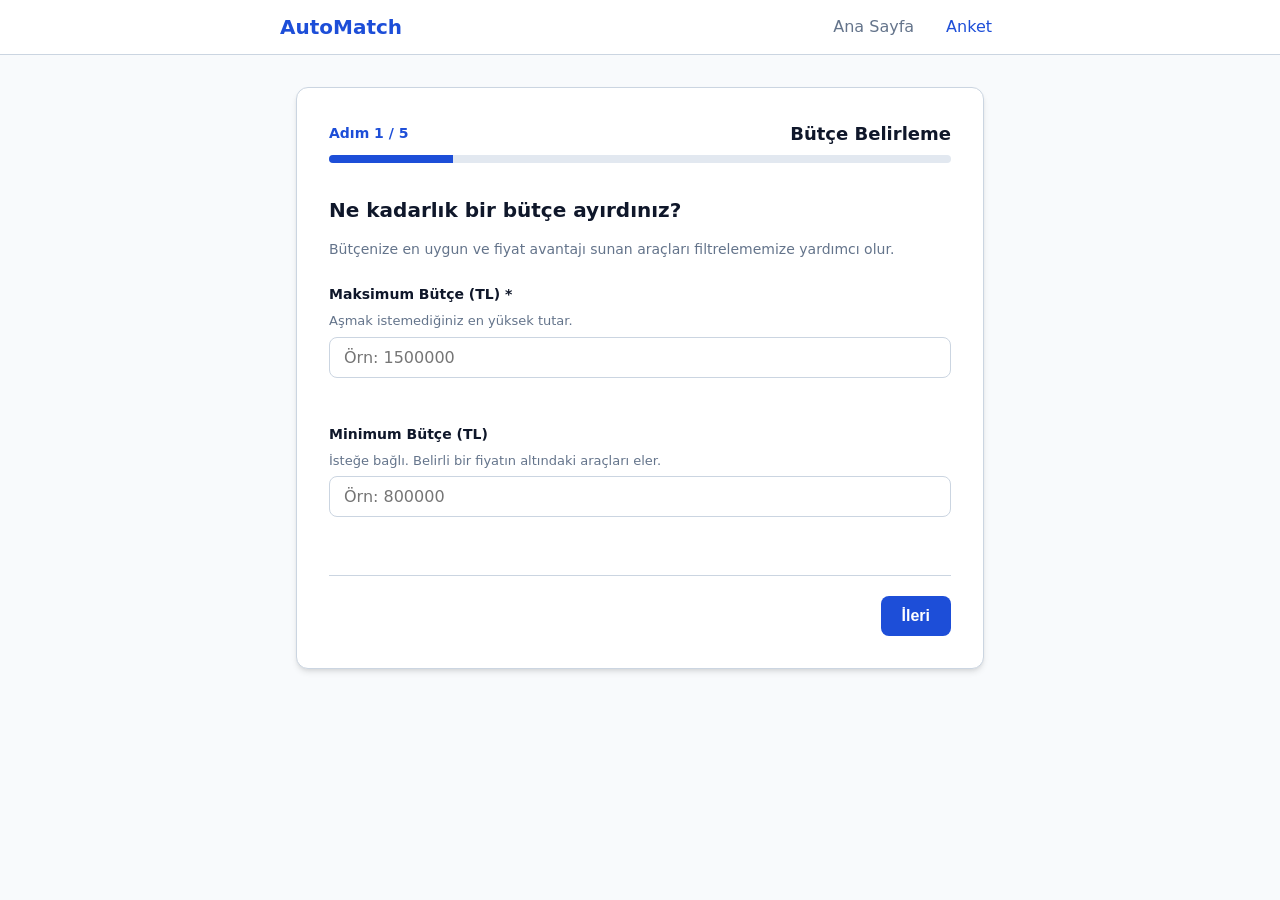
==== app/static/survey.html @ 7c99b911 "feat(survey): add multi-step survey page skeleton - 5-step wizard HTML layout (budget, usage, specs," ====
<!DOCTYPE html>
<html lang="tr">
<head>
  <meta charset="UTF-8">
  <meta name="viewport" content="width=device-width, initial-scale=1.0">
  <title data-i18n="survey.page_title">AutoMatch — Araç Tercih Anketi</title>
  <link rel="stylesheet" href="survey.css">
</head>
<body>

  <!-- TODO: T60 ortak nav ile değiştirilecek -->
  <header class="site-header">
    <nav class="site-nav" aria-label="Ana Gezinti">
      <a href="index.html" class="nav-brand" data-i18n="nav.brand">AutoMatch</a>
      <ul class="nav-links">
        <li><a href="index.html" data-i18n="nav.home">Ana Sayfa</a></li>
        <li><a href="survey.html" class="active" data-i18n="nav.survey">Anket</a></li>
      </ul>
    </nav>
  </header>

  <main class="survey-main">
    <div class="survey-card">

      <!-- Progress / Stepper Header -->
      <div class="progress-container" aria-label="Anket İlerlemesi">
        <div class="progress-header">
          <span class="step-count" id="stepIndicator" data-i18n="survey.step_indicator">Adım 1 / 5</span>
          <span class="step-title" id="stepHeading" data-i18n="survey.step1_heading">Bütçe Belirleme</span>
        </div>
        <div class="progress-bar-bg" role="progressbar" aria-valuenow="20" aria-valuemin="0" aria-valuemax="100" id="progressBar">
          <div class="progress-bar-fill" id="progressFill" style="width: 20%;"></div>
        </div>
      </div>

      <!-- Feedback / Alert Notifications -->
      <div id="surveyAlert" class="alert-box" role="alert" aria-live="polite">
        <div id="alertMessage"></div>
        <div class="alert-actions" id="alertActions" style="display: none;">
          <a href="results.html" id="btnAlertContinue" class="btn btn-primary" data-i18n="survey.btn_continue_to_results">Sonuçlara Devam Et</a>
        </div>
      </div>

      <form id="surveyForm" novalidate>

        <!-- =================================================================
             ADIM 1: BÜTÇE
             ================================================================= -->
        <section class="step-pane active" id="step1" aria-labelledby="step1Title">
          <h2 id="step1Title" data-i18n="survey.step1.title">Ne kadarlık bir bütçe ayırdınız?</h2>
          <p class="step-description" data-i18n="survey.step1.desc">
            Bütçenize en uygun ve fiyat avantajı sunan araçları filtrelememize yardımcı olur.
          </p>

          <div class="form-group">
            <label for="budgetMax" class="form-label">
              <span data-i18n="survey.budget_max.label">Maksimum Bütçe (TL)</span> *
            </label>
            <span class="form-hint" data-i18n="survey.budget_max.hint">Aşmak istemediğiniz en yüksek tutar.</span>
            <input type="number" id="budgetMax" name="budget_max_try" class="form-input" placeholder="Örn: 1500000" min="1" step="10000" required>
            <div class="form-error" id="budgetMaxError" aria-live="polite"></div>
          </div>

          <div class="form-group">
            <label for="budgetMin" class="form-label" data-i18n="survey.budget_min.label">Minimum Bütçe (TL)</label>
            <span class="form-hint" data-i18n="survey.budget_min.hint">İsteğe bağlı. Belirli bir fiyatın altındaki araçları eler.</span>
            <input type="number" id="budgetMin" name="budget_min_try" class="form-input" placeholder="Örn: 800000" min="0" step="10000">
            <div class="form-error" id="budgetMinError" aria-live="polite"></div>
          </div>
        </section>

        <!-- =================================================================
             ADIM 2: KULLANIM TİPİ VE YILLIK KM
             ================================================================= -->
        <section class="step-pane" id="step2" aria-labelledby="step2Title">
          <h2 id="step2Title" data-i18n="survey.step2.title">Aracı nasıl kullanacaksınız?</h2>
          <p class="step-description" data-i18n="survey.step2.desc">
            Kullanım profiliniz ve yıllık mesafeniz yakıt/enerji maliyetinizi hesaplamakta kullanılır.
          </p>

          <div class="form-group">
            <label class="form-label" data-i18n="survey.usage_type.label">Birincil Kullanım Amacı</label>
            <div class="option-grid" role="radiogroup" aria-label="Kullanım Amacı">
              <label class="option-card" id="card_usage_city">
                <input type="radio" name="usage_type" value="city">
                <span data-i18n="survey.usage.city">Şehir İçi</span>
              </label>
              <label class="option-card" id="card_usage_highway">
                <input type="radio" name="usage_type" value="highway">
                <span data-i18n="survey.usage.highway">Uzun Yol</span>
              </label>
              <label class="option-card" id="card_usage_mixed">
                <input type="radio" name="usage_type" value="mixed">
                <span data-i18n="survey.usage.mixed">Karma</span>
              </label>
              <label class="option-card" id="card_usage_family">
                <input type="radio" name="usage_type" value="family">
                <span data-i18n="survey.usage.family">Aile</span>
              </label>
            </div>
            <div class="form-error" id="usageTypeError" aria-live="polite"></div>
          </div>

          <div class="form-group">
            <label for="annualKm" class="form-label" data-i18n="survey.annual_km.label">Tahmini Yıllık Kilometre (km)</label>
            <span class="form-hint" data-i18n="survey.annual_km.hint">İsteğe bağlı (1.000 – 200.000 km arası). Yakıt maliyetinde kullanılır.</span>
            <input type="number" id="annualKm" name="annual_km" class="form-input" placeholder="Örn: 15000" min="1000" max="200000" step="1000">
            <div class="form-error" id="annualKmError" aria-live="polite"></div>
          </div>
        </section>

        <!-- =================================================================
             ADIM 3: ARAÇ TERCİHLERİ (VİTES, YAKIT, KASA, KOLTUK)
             ================================================================= -->
        <section class="step-pane" id="step3" aria-labelledby="step3Title">
          <h2 id="step3Title" data-i18n="survey.step3.title">Araç Tercihleriniz Neler?</h2>
          <p class="step-description" data-i18n="survey.step3.desc">
            Seçim yapmadığınız alanlar "Fark etmez" olarak değerlendirilir ve tüm seçenekler listelenir.
          </p>

          <!-- Vites -->
          <div class="form-group">
            <label class="form-label" data-i18n="survey.transmission.label">Vites Tipi</label>
            <div class="option-grid" role="radiogroup" aria-label="Vites Tipi">
              <label class="option-card selected" id="card_trans_any">
                <input type="radio" name="transmission" value="" checked>
                <span data-i18n="survey.trans.any">Fark Etmez</span>
              </label>
              <label class="option-card" id="card_trans_manual">
                <input type="radio" name="transmission" value="manual">
                <span data-i18n="survey.trans.manual">Manuel</span>
              </label>
              <label class="option-card" id="card_trans_auto">
                <input type="radio" name="transmission" value="automatic">
                <span data-i18n="survey.trans.auto">Otomatik</span>
              </label>
            </div>
            <div class="form-error" id="transmissionError" aria-live="polite"></div>
          </div>

          <!-- Yakıt Tipleri -->
          <div class="form-group">
            <label class="form-label" data-i18n="survey.fuel_types.label">Kabul Edilen Yakıt Tipleri (Çoklu Seçim)</label>
            <span class="form-hint" data-i18n="survey.fuel_types.hint">Hiçbirini seçmezseniz tüm yakıt tipleri geçerli sayılır.</span>
            <div class="option-grid">
              <label class="option-card" id="card_fuel_petrol">
                <input type="checkbox" name="fuel_types" value="petrol">
                <span data-i18n="survey.fuel.petrol">Benzin</span>
              </label>
              <label class="option-card" id="card_fuel_diesel">
                <input type="checkbox" name="fuel_types" value="diesel">
                <span data-i18n="survey.fuel.diesel">Dizel</span>
              </label>
              <label class="option-card" id="card_fuel_hybrid">
                <input type="checkbox" name="fuel_types" value="hybrid">
                <span data-i18n="survey.fuel.hybrid">Hibrit</span>
              </label>
              <label class="option-card" id="card_fuel_electric">
                <input type="checkbox" name="fuel_types" value="electric">
                <span data-i18n="survey.fuel.electric">Elektrik</span>
              </label>
            </div>
          </div>

          <!-- Gövde Tipleri -->
          <div class="form-group">
            <label class="form-label" data-i18n="survey.body_types.label">Gövde / Kasa Tipi (Çoklu Seçim)</label>
            <span class="form-hint" data-i18n="survey.body_types.hint">Hiçbirini seçmezseniz tüm kasa tipleri geçerli sayılır.</span>
            <div class="option-grid">
              <label class="option-card" id="card_body_hatchback">
                <input type="checkbox" name="body_types" value="hatchback">
                <span data-i18n="survey.body.hatchback">Hatchback</span>
              </label>
              <label class="option-card" id="card_body_sedan">
                <input type="checkbox" name="body_types" value="sedan">
                <span data-i18n="survey.body.sedan">Sedan</span>
              </label>
              <label class="option-card" id="card_body_suv">
                <input type="checkbox" name="body_types" value="suv">
                <span data-i18n="survey.body.suv">SUV</span>
              </label>
              <label class="option-card" id="card_body_wagon">
                <input type="checkbox" name="body_types" value="wagon">
                <span data-i18n="survey.body.wagon">Station Wagon</span>
              </label>
              <label class="option-card" id="card_body_mpv">
                <input type="checkbox" name="body_types" value="mpv">
                <span data-i18n="survey.body.mpv">MPV</span>
              </label>
            </div>
          </div>

          <!-- Minimum Koltuk Sayısı -->
          <div class="form-group">
            <label for="minSeats" class="form-label" data-i18n="survey.min_seats.label">Minimum Koltuk Sayısı</label>
            <span class="form-hint" data-i18n="survey.min_seats.hint">İsteğe bağlı (2 – 9 arası). Geniş aileler için önerilir.</span>
            <input type="number" id="minSeats" name="min_seats" class="form-input" placeholder="Örn: 5" min="2" max="9">
            <div class="form-error" id="minSeatsError" aria-live="polite"></div>
          </div>
        </section>

        <!-- =================================================================
             ADIM 4: ÖNCELİKLER
             ================================================================= -->
        <section class="step-pane" id="step4" aria-labelledby="step4Title">
          <h2 id="step4Title" data-i18n="survey.step4.title">Öncelikleriniz Neler?</h2>
          <p class="step-description" data-i18n="survey.step4.desc">
            Her kriter için önem derecesini belirleyin. Varsayılan seviye "Orta"dır.
          </p>

          <div class="priority-list">
            <!-- Yakıt Ekonomisi -->
            <div class="priority-item">
              <div class="priority-label-group">
                <span class="priority-title" data-i18n="survey.priority.fuel.title">Yakıt Ekonomisi</span>
                <span class="priority-desc" data-i18n="survey.priority.fuel.desc">Düşük tüketim ve yüksek enerji verimliliği.</span>
              </div>
              <div class="priority-btn-group" role="radiogroup" aria-label="Yakıt Ekonomisi Önceliği" data-field="fuel_economy">
                <button type="button" class="priority-btn" data-value="low" data-i18n="survey.priority.low">Düşük</button>
                <button type="button" class="priority-btn active" data-value="medium" data-i18n="survey.priority.medium">Orta</button>
                <button type="button" class="priority-btn" data-value="high" data-i18n="survey.priority.high">Yüksek</button>
              </div>
            </div>

            <!-- İç Hacim -->
            <div class="priority-item">
              <div class="priority-label-group">
                <span class="priority-title" data-i18n="survey.priority.space.title">İç Hacim ve Bagaj</span>
                <span class="priority-desc" data-i18n="survey.priority.space.desc">Geniş oturma alanı ve büyük bagaj kapasitesi.</span>
              </div>
              <div class="priority-btn-group" role="radiogroup" aria-label="İç Hacim Önceliği" data-field="interior_space">
                <button type="button" class="priority-btn" data-value="low" data-i18n="survey.priority.low">Düşük</button>
                <button type="button" class="priority-btn active" data-value="medium" data-i18n="survey.priority.medium">Orta</button>
                <button type="button" class="priority-btn" data-value="high" data-i18n="survey.priority.high">Yüksek</button>
              </div>
            </div>

            <!-- Performans -->
            <div class="priority-item">
              <div class="priority-label-group">
                <span class="priority-title" data-i18n="survey.priority.perf.title">Motor Gücü ve Performans</span>
                <span class="priority-desc" data-i18n="survey.priority.perf.desc">Yüksek beygir gücü ve seri hızlanma.</span>
              </div>
              <div class="priority-btn-group" role="radiogroup" aria-label="Performans Önceliği" data-field="performance">
                <button type="button" class="priority-btn" data-value="low" data-i18n="survey.priority.low">Düşük</button>
                <button type="button" class="priority-btn active" data-value="medium" data-i18n="survey.priority.medium">Orta</button>
                <button type="button" class="priority-btn" data-value="high" data-i18n="survey.priority.high">Yüksek</button>
              </div>
            </div>

            <!-- Fiyat Avantajı / Bütçeye Uygunluk -->
            <div class="priority-item">
              <div class="priority-label-group">
                <span class="priority-title" data-i18n="survey.priority.budget.title">Fiyat Avantajı (Bütçe Uyumu)</span>
                <span class="priority-desc" data-i18n="survey.priority.budget.desc">Maksimum bütçenin mümkün olduğunca altında kalmak.</span>
              </div>
              <div class="priority-btn-group" role="radiogroup" aria-label="Bütçe Uyumu Önceliği" data-field="budget_fit">
                <button type="button" class="priority-btn" data-value="low" data-i18n="survey.priority.low">Düşük</button>
                <button type="button" class="priority-btn active" data-value="medium" data-i18n="survey.priority.medium">Orta</button>
                <button type="button" class="priority-btn" data-value="high" data-i18n="survey.priority.high">Yüksek</button>
              </div>
            </div>

            <!-- Güvenlik -->
            <div class="priority-item">
              <div class="priority-label-group">
                <span class="priority-title" data-i18n="survey.priority.safety.title">Güvenlik</span>
                <span class="priority-desc" data-i18n="survey.priority.safety.desc">Euro NCAP çarpışma testi güvenlik puanı.</span>
              </div>
              <div class="priority-btn-group" role="radiogroup" aria-label="Güvenlik Önceliği" data-field="safety">
                <button type="button" class="priority-btn" data-value="low" data-i18n="survey.priority.low">Düşük</button>
                <button type="button" class="priority-btn active" data-value="medium" data-i18n="survey.priority.medium">Orta</button>
                <button type="button" class="priority-btn" data-value="high" data-i18n="survey.priority.high">Yüksek</button>
              </div>
            </div>
          </div>
        </section>

        <!-- =================================================================
             ADIM 5: ÖZET VE GÖNDER
             ================================================================= -->
        <section class="step-pane" id="step5" aria-labelledby="step5Title">
          <h2 id="step5Title" data-i18n="survey.step5.title">Tercihlerinizi Onaylayın</h2>
          <p class="step-description" data-i18n="survey.step5.desc">
            Seçtiğiniz kriterlerin özeti aşağıdadır. Değiştirmek istediğiniz bölümün yanındaki "Düzenle" butonuna basarak o adıma dönebilirsiniz.
          </p>

          <div class="summary-container">
            <!-- Bütçe Özeti -->
            <div class="summary-section">
              <div class="summary-header">
                <h3 data-i18n="survey.summary.budget_title">Bütçe</h3>
                <button type="button" class="btn-edit" data-target-step="1" data-i18n="survey.summary.edit">Düzenle</button>
              </div>
              <div class="summary-item">
                <span class="summary-item-label" data-i18n="survey.budget_max.label">Maksimum Bütçe:</span>
                <span class="summary-item-val" id="sumBudgetMax">-</span>
              </div>
              <div class="summary-item">
                <span class="summary-item-label" data-i18n="survey.budget_min.label">Minimum Bütçe:</span>
                <span class="summary-item-val" id="sumBudgetMin">Belirtilmedi</span>
              </div>
            </div>

            <!-- Kullanım Özeti -->
            <div class="summary-section">
              <div class="summary-header">
                <h3 data-i18n="survey.summary.usage_title">Kullanım Profili</h3>
                <button type="button" class="btn-edit" data-target-step="2" data-i18n="survey.summary.edit">Düzenle</button>
              </div>
              <div class="summary-item">
                <span class="summary-item-label" data-i18n="survey.usage_type.label">Kullanım Amacı:</span>
                <span class="summary-item-val" id="sumUsageType">Belirtilmedi</span>
              </div>
              <div class="summary-item">
                <span class="summary-item-label" data-i18n="survey.annual_km.label">Yıllık Kilometre:</span>
                <span class="summary-item-val" id="sumAnnualKm">Belirtilmedi</span>
              </div>
            </div>

            <!-- Araç Kriterleri Özeti -->
            <div class="summary-section">
              <div class="summary-header">
                <h3 data-i18n="survey.summary.vehicle_title">Araç Tercihleri</h3>
                <button type="button" class="btn-edit" data-target-step="3" data-i18n="survey.summary.edit">Düzenle</button>
              </div>
              <div class="summary-item">
                <span class="summary-item-label" data-i18n="survey.transmission.label">Vites:</span>
                <span class="summary-item-val" id="sumTransmission">Fark etmez</span>
              </div>
              <div class="summary-item">
                <span class="summary-item-label" data-i18n="survey.fuel_types.label">Yakıt Tipleri:</span>
                <span class="summary-item-val" id="sumFuelTypes">Fark etmez</span>
              </div>
              <div class="summary-item">
                <span class="summary-item-label" data-i18n="survey.body_types.label">Kasa Tipleri:</span>
                <span class="summary-item-val" id="sumBodyTypes">Fark etmez</span>
              </div>
              <div class="summary-item">
                <span class="summary-item-label" data-i18n="survey.min_seats.label">Min Koltuk:</span>
                <span class="summary-item-val" id="sumMinSeats">Fark etmez</span>
              </div>
            </div>

            <!-- Öncelikler Özeti -->
            <div class="summary-section">
              <div class="summary-header">
                <h3 data-i18n="survey.summary.priority_title">Öncelikler</h3>
                <button type="button" class="btn-edit" data-target-step="4" data-i18n="survey.summary.edit">Düzenle</button>
              </div>
              <div class="summary-item">
                <span class="summary-item-label" data-i18n="survey.priority.fuel.title">Yakıt Ekonomisi:</span>
                <span class="summary-item-val" id="sumPrioFuel">Orta</span>
              </div>
              <div class="summary-item">
                <span class="summary-item-label" data-i18n="survey.priority.space.title">İç Hacim:</span>
                <span class="summary-item-val" id="sumPrioSpace">Orta</span>
              </div>
              <div class="summary-item">
                <span class="summary-item-label" data-i18n="survey.priority.perf.title">Performans:</span>
                <span class="summary-item-val" id="sumPrioPerf">Orta</span>
              </div>
              <div class="summary-item">
                <span class="summary-item-label" data-i18n="survey.priority.budget.title">Fiyat Avantajı:</span>
                <span class="summary-item-val" id="sumPrioBudget">Orta</span>
              </div>
              <div class="summary-item">
                <span class="summary-item-label" data-i18n="survey.priority.safety.title">Güvenlik:</span>
                <span class="summary-item-val" id="sumPrioSafety">Orta</span>
              </div>
            </div>
          </div>
        </section>

        <!-- Navigation Buttons -->
        <div class="wizard-actions">
          <button type="button" id="btnPrev" class="btn btn-secondary" style="display: none;" data-i18n="survey.btn_prev">Geri</button>
          <div style="flex-grow: 1;"></div>
          <button type="button" id="btnNext" class="btn btn-primary" data-i18n="survey.btn_next">İleri</button>
          <button type="submit" id="btnSubmit" class="btn btn-primary" style="display: none;" data-i18n="survey.btn_submit">Önerileri Gör</button>
        </div>

      </form>
    </div>
  </main>

  <script src="js/survey.js"></script>
</body>
</html>
---- app/static/survey.css ----
/* ==========================================================================
   AutoMatch - Survey Page Styles
   Temporary CSS variables and layout for T11 (Survey Form).
   TODO: When T60 (base.css) is merged, replace :root theme variables
   and common components with base.css classes.
   ========================================================================== */

:root {
  /* Colors */
  --color-primary: #1d4ed8;
  --color-primary-hover: #1e40af;
  --color-primary-light: #dbeafe;
  --color-surface: #ffffff;
  --color-background: #f8fafc;
  --color-text: #0f172a;
  --color-text-muted: #64748b;
  --color-border: #cbd5e1;
  --color-border-focus: #3b82f6;
  --color-danger: #dc2626;
  --color-danger-bg: #fef2f2;
  --color-success: #16a34a;
  --color-success-bg: #f0fdf4;
  --color-warning-bg: #fffbeb;
  --color-warning-border: #fde68a;
  --color-warning-text: #92400e;

  /* Typography */
  --font-sans: system-ui, -apple-system, BlinkMacSystemFont, "Segoe UI", Roboto, "Helvetica Neue", Arial, sans-serif;
  --font-size-base: 1rem;
  --font-size-sm: 0.875rem;
  --font-size-lg: 1.125rem;
  --font-size-xl: 1.5rem;

  /* Spacing & Borders */
  --radius-md: 0.5rem;
  --radius-lg: 0.75rem;
  --shadow-sm: 0 1px 2px 0 rgb(0 0 0 / 0.05);
  --shadow-md: 0 4px 6px -1px rgb(0 0 0 / 0.1), 0 2px 4px -2px rgb(0 0 0 / 0.1);
  --max-width: 720px;
}

/* Reset & Box Sizing */
*, *::before, *::after {
  box-sizing: border-box;
}

body {
  margin: 0;
  font-family: var(--font-sans);
  background-color: var(--color-background);
  color: var(--color-text);
  line-height: 1.5;
  -webkit-font-smoothing: antialiased;
}

/* Header & Temporary Navigation */
.site-header {
  background-color: var(--color-surface);
  border-bottom: 1px solid var(--color-border);
  padding: 0.75rem 1.5rem;
}

.site-nav {
  display: flex;
  align-items: center;
  justify-content: space-between;
  max-width: var(--max-width);
  margin: 0 auto;
}

.nav-brand {
  font-weight: 700;
  font-size: 1.25rem;
  color: var(--color-primary);
  text-decoration: none;
}

.nav-links {
  display: flex;
  gap: 1rem;
  list-style: none;
  margin: 0;
  padding: 0;
}

.nav-links a {
  color: var(--color-text-muted);
  text-decoration: none;
  font-weight: 500;
  padding: 0.25rem 0.5rem;
  border-radius: var(--radius-md);
  transition: color 0.15s ease;
}

.nav-links a:hover,
.nav-links a.active {
  color: var(--color-primary);
}

/* Survey Container */
.survey-main {
  max-width: var(--max-width);
  margin: 2rem auto;
  padding: 0 1rem;
}

.survey-card {
  background-color: var(--color-surface);
  border-radius: var(--radius-lg);
  border: 1px solid var(--color-border);
  box-shadow: var(--shadow-md);
  padding: 2rem;
}

/* Progress & Stepper */
.progress-container {
  margin-bottom: 2rem;
}

.progress-header {
  display: flex;
  justify-content: space-between;
  align-items: center;
  margin-bottom: 0.5rem;
}

.step-count {
  font-size: var(--font-size-sm);
  font-weight: 600;
  color: var(--color-primary);
}

.step-title {
  font-size: var(--font-size-lg);
  font-weight: 700;
  margin: 0;
}

.progress-bar-bg {
  width: 100%;
  height: 8px;
  background-color: #e2e8f0;
  border-radius: 9999px;
  overflow: hidden;
}

.progress-bar-fill {
  height: 100%;
  background-color: var(--color-primary);
  width: 20%;
  transition: width 0.3s ease;
}

/* Form Steps */
.step-pane {
  display: none;
}

.step-pane.active {
  display: block;
}

.step-pane h2 {
  font-size: 1.25rem;
  margin-top: 0;
  margin-bottom: 0.5rem;
}

.step-description {
  color: var(--color-text-muted);
  font-size: var(--font-size-sm);
  margin-bottom: 1.5rem;
}

/* Form Groups & Inputs */
.form-group {
  margin-bottom: 1.25rem;
}

.form-label {
  display: block;
  font-weight: 600;
  font-size: var(--font-size-sm);
  margin-bottom: 0.375rem;
}

.form-hint {
  display: block;
  font-size: 0.8125rem;
  color: var(--color-text-muted);
  margin-bottom: 0.375rem;
}

.form-input,
.form-select {
  width: 100%;
  padding: 0.625rem 0.875rem;
  font-size: var(--font-size-base);
  font-family: inherit;
  border: 1px solid var(--color-border);
  border-radius: var(--radius-md);
  background-color: var(--color-surface);
  color: var(--color-text);
  transition: border-color 0.15s, box-shadow 0.15s;
}

.form-input:focus,
.form-select:focus {
  outline: none;
  border-color: var(--color-border-focus);
  box-shadow: 0 0 0 3px rgba(59, 130, 246, 0.2);
}

.form-input.has-error {
  border-color: var(--color-danger);
  background-color: var(--color-danger-bg);
}

.form-error {
  color: var(--color-danger);
  font-size: 0.8125rem;
  margin-top: 0.375rem;
  min-height: 1.25rem;
}

/* Cards & Grid Options */
.option-grid {
  display: grid;
  grid-template-columns: repeat(auto-fill, minmax(130px, 1fr));
  gap: 0.75rem;
  margin-top: 0.5rem;
}

.option-card {
  display: flex;
  flex-direction: column;
  align-items: center;
  justify-content: center;
  padding: 1rem 0.75rem;
  border: 1px solid var(--color-border);
  border-radius: var(--radius-md);
  cursor: pointer;
  background-color: var(--color-surface);
  text-align: center;
  transition: all 0.15s ease;
  user-select: none;
}

.option-card:hover {
  border-color: var(--color-primary);
  background-color: var(--color-primary-light);
}

.option-card input {
  position: absolute;
  opacity: 0;
  pointer-events: none;
}

.option-card.selected {
  border-color: var(--color-primary);
  background-color: var(--color-primary-light);
  font-weight: 600;
  color: var(--color-primary);
  box-shadow: 0 0 0 1px var(--color-primary);
}

.option-card:focus-within {
  outline: 2px solid var(--color-primary);
  outline-offset: 2px;
}

/* Priority Rating Rows */
.priority-list {
  display: flex;
  flex-direction: column;
  gap: 1rem;
}

.priority-item {
  display: flex;
  flex-direction: column;
  padding: 1rem;
  background-color: var(--color-background);
  border: 1px solid var(--color-border);
  border-radius: var(--radius-md);
}

@media (min-width: 600px) {
  .priority-item {
    flex-direction: row;
    align-items: center;
    justify-content: space-between;
  }
}

.priority-label-group {
  margin-bottom: 0.5rem;
}

@media (min-width: 600px) {
  .priority-label-group {
    margin-bottom: 0;
    max-width: 55%;
  }
}

.priority-title {
  font-weight: 600;
  font-size: var(--font-size-sm);
  display: block;
}

.priority-desc {
  font-size: 0.8125rem;
  color: var(--color-text-muted);
}

.priority-btn-group {
  display: inline-flex;
  border-radius: var(--radius-md);
  border: 1px solid var(--color-border);
  overflow: hidden;
}

.priority-btn {
  padding: 0.5rem 0.875rem;
  font-size: var(--font-size-sm);
  border: none;
  background-color: var(--color-surface);
  color: var(--color-text);
  cursor: pointer;
  transition: background-color 0.15s, color 0.15s;
}

.priority-btn + .priority-btn {
  border-left: 1px solid var(--color-border);
}

.priority-btn.active {
  background-color: var(--color-primary);
  color: #ffffff;
  font-weight: 600;
}

/* Summary Cards (Step 5) */
.summary-container {
  display: flex;
  flex-direction: column;
  gap: 1rem;
}

.summary-section {
  border: 1px solid var(--color-border);
  border-radius: var(--radius-md);
  padding: 1rem 1.25rem;
  background-color: var(--color-background);
}

.summary-header {
  display: flex;
  justify-content: space-between;
  align-items: center;
  margin-bottom: 0.5rem;
  border-bottom: 1px solid var(--color-border);
  padding-bottom: 0.375rem;
}

.summary-header h3 {
  margin: 0;
  font-size: 1rem;
  font-weight: 600;
}

.btn-edit {
  background: none;
  border: none;
  color: var(--color-primary);
  font-size: var(--font-size-sm);
  font-weight: 600;
  cursor: pointer;
  text-decoration: underline;
  padding: 0;
}

.btn-edit:hover {
  color: var(--color-primary-hover);
}

.summary-item {
  display: flex;
  justify-content: space-between;
  font-size: var(--font-size-sm);
  padding: 0.25rem 0;
}

.summary-item-label {
  color: var(--color-text-muted);
}

.summary-item-val {
  font-weight: 600;
}

/* Toast / Alert Banners */
.alert-box {
  padding: 1rem;
  border-radius: var(--radius-md);
  margin-bottom: 1.5rem;
  display: none;
}

.alert-warning {
  background-color: var(--color-warning-bg);
  border: 1px solid var(--color-warning-border);
  color: var(--color-warning-text);
}

.alert-danger {
  background-color: var(--color-danger-bg);
  border: 1px solid var(--color-danger);
  color: var(--color-danger);
}

.alert-actions {
  margin-top: 0.75rem;
  display: flex;
  gap: 0.5rem;
}

/* Wizard Button Actions */
.wizard-actions {
  display: flex;
  justify-content: space-between;
  align-items: center;
  margin-top: 2rem;
  padding-top: 1.25rem;
  border-top: 1px solid var(--color-border);
}

.btn {
  display: inline-flex;
  align-items: center;
  justify-content: center;
  padding: 0.625rem 1.25rem;
  font-size: var(--font-size-base);
  font-weight: 600;
  border-radius: var(--radius-md);
  border: 1px solid transparent;
  cursor: pointer;
  transition: background-color 0.15s, border-color 0.15s, color 0.15s;
}

.btn:focus-visible {
  outline: 2px solid var(--color-primary);
  outline-offset: 2px;
}

.btn-primary {
  background-color: var(--color-primary);
  color: #ffffff;
}

.btn-primary:hover:not(:disabled) {
  background-color: var(--color-primary-hover);
}

.btn-secondary {
  background-color: var(--color-surface);
  border-color: var(--color-border);
  color: var(--color-text);
}

.btn-secondary:hover:not(:disabled) {
  background-color: #f1f5f9;
}

.btn:disabled {
  opacity: 0.5;
  cursor: not-allowed;
}

/* Responsive adjustments */
@media (max-width: 600px) {
  .survey-card {
    padding: 1.25rem;
  }

  .wizard-actions {
    flex-direction: column-reverse;
    gap: 0.75rem;
  }

  .wizard-actions .btn {
    width: 100%;
  }
}
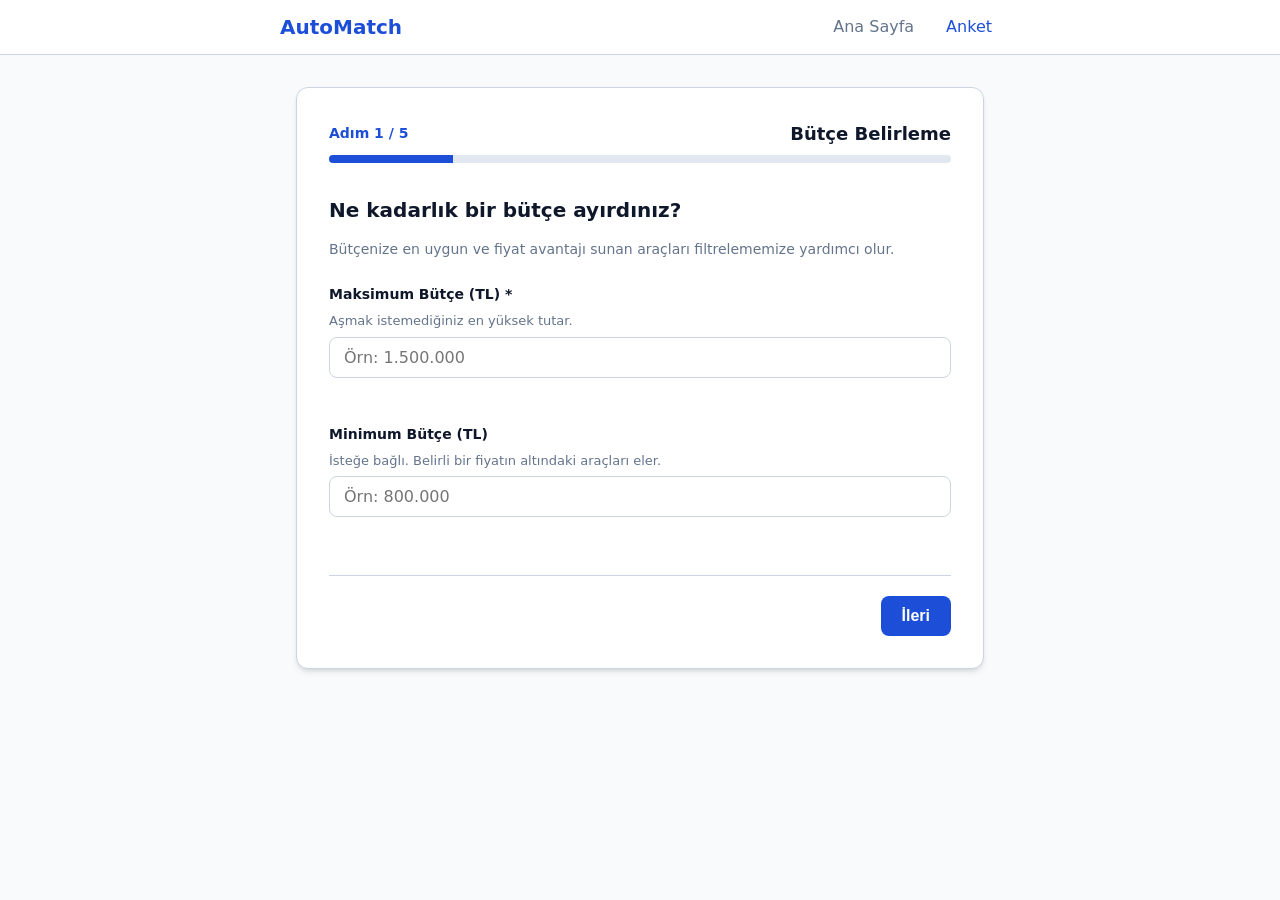
==== commit f60c6cfd: "feat(survey): format numeric inputs with thousand separators - Add live tr-TR thousand separators fo" ====
--- a/app/static/survey.html
+++ b/app/static/survey.html
@@ -26,7 +26,7 @@
       <div class="progress-container" aria-label="Anket İlerlemesi">
         <div class="progress-header">
           <span class="step-count" id="stepIndicator" data-i18n="survey.step_indicator">Adım 1 / 5</span>
-          <span class="step-title" id="stepHeading" data-i18n="survey.step1_heading">Bütçe Belirleme</span>
+          <span class="step-title" id="stepHeading" tabindex="-1" data-i18n="survey.step1_heading">Bütçe Belirleme</span>
         </div>
         <div class="progress-bar-bg" role="progressbar" aria-valuenow="20" aria-valuemin="0" aria-valuemax="100" id="progressBar">
           <div class="progress-bar-fill" id="progressFill" style="width: 20%;"></div>
@@ -57,14 +57,16 @@
               <span data-i18n="survey.budget_max.label">Maksimum Bütçe (TL)</span> *
             </label>
             <span class="form-hint" data-i18n="survey.budget_max.hint">Aşmak istemediğiniz en yüksek tutar.</span>
-            <input type="number" id="budgetMax" name="budget_max_try" class="form-input" placeholder="Örn: 1500000" min="1" step="10000" required>
+            <input type="text" inputmode="numeric" id="budgetMax" name="budget_max_try" class="form-input" placeholder="Örn: 1.500.000" autocomplete="off" required>
+            <div class="form-preview" id="budgetMaxPreview" aria-live="polite"></div>
             <div class="form-error" id="budgetMaxError" aria-live="polite"></div>
           </div>
 
           <div class="form-group">
             <label for="budgetMin" class="form-label" data-i18n="survey.budget_min.label">Minimum Bütçe (TL)</label>
             <span class="form-hint" data-i18n="survey.budget_min.hint">İsteğe bağlı. Belirli bir fiyatın altındaki araçları eler.</span>
-            <input type="number" id="budgetMin" name="budget_min_try" class="form-input" placeholder="Örn: 800000" min="0" step="10000">
+            <input type="text" inputmode="numeric" id="budgetMin" name="budget_min_try" class="form-input" placeholder="Örn: 800.000" autocomplete="off">
+            <div class="form-preview" id="budgetMinPreview" aria-live="polite"></div>
             <div class="form-error" id="budgetMinError" aria-live="polite"></div>
           </div>
         </section>
@@ -104,7 +106,7 @@
           <div class="form-group">
             <label for="annualKm" class="form-label" data-i18n="survey.annual_km.label">Tahmini Yıllık Kilometre (km)</label>
             <span class="form-hint" data-i18n="survey.annual_km.hint">İsteğe bağlı (1.000 – 200.000 km arası). Yakıt maliyetinde kullanılır.</span>
-            <input type="number" id="annualKm" name="annual_km" class="form-input" placeholder="Örn: 15000" min="1000" max="200000" step="1000">
+            <input type="text" inputmode="numeric" id="annualKm" name="annual_km" class="form-input" placeholder="Örn: 15.000" autocomplete="off">
             <div class="form-error" id="annualKmError" aria-live="polite"></div>
           </div>
         </section>
--- a/app/static/survey.css
+++ b/app/static/survey.css
@@ -216,6 +216,18 @@
   background-color: var(--color-danger-bg);
 }
 
+.form-preview {
+  font-size: 0.8125rem;
+  font-weight: 600;
+  color: var(--color-primary);
+  margin-top: 0.375rem;
+  min-height: 1.125rem;
+}
+
+.form-preview:empty {
+  display: none;
+}
+
 .form-error {
   color: var(--color-danger);
   font-size: 0.8125rem;
@@ -323,6 +335,10 @@
   overflow: hidden;
 }
 
+#stepHeading:focus {
+  outline: none;
+}
+
 .priority-btn {
   padding: 0.5rem 0.875rem;
   font-size: var(--font-size-sm);
@@ -330,6 +346,10 @@
   background-color: var(--color-surface);
   color: var(--color-text);
   cursor: pointer;
+  min-height: 44px;
+  display: inline-flex;
+  align-items: center;
+  justify-content: center;
   transition: background-color 0.15s, color 0.15s;
 }
 
